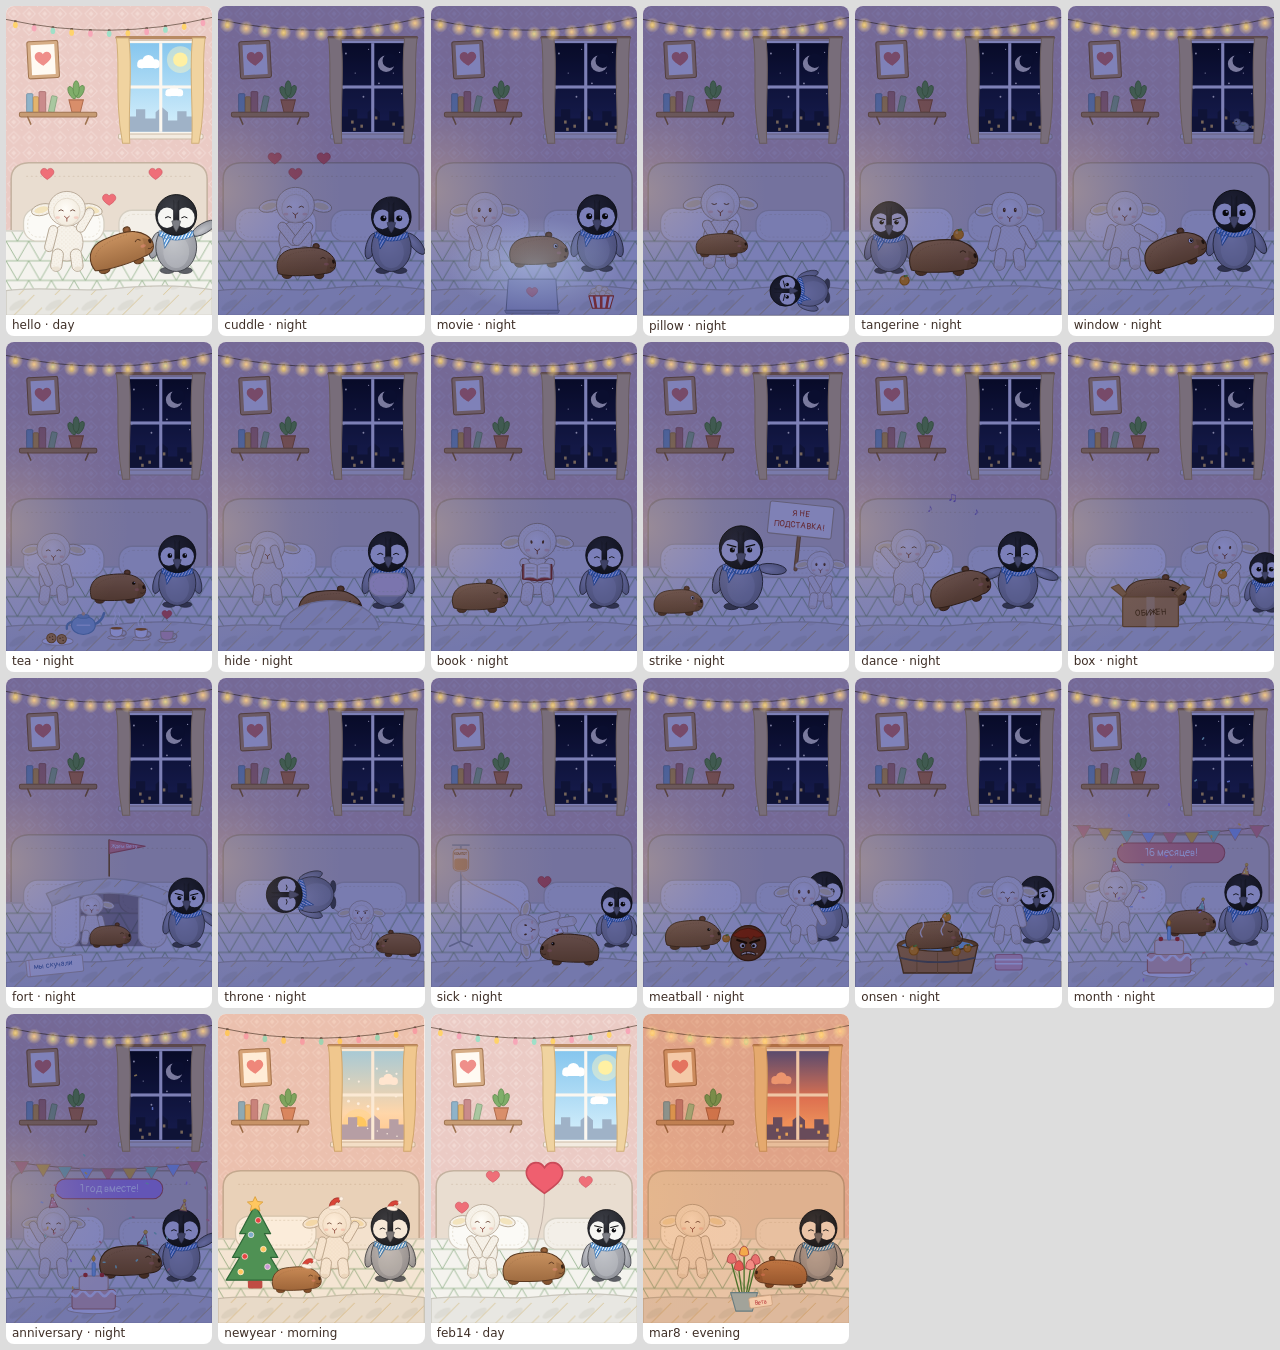
==== dev.html @ fbdd9b12 "Шкет и Маня: первая версия — 22 сцены, кормёжка, альбом, установка на iPhone" ====
<!doctype html>
<html lang="ru"><head><meta charset="utf-8"><title>dev: все сцены</title>
<link rel="stylesheet" href="https://fonts.googleapis.com/css2?family=Golos+Text:wght@400;600&family=Pangolin&display=swap">
<link rel="stylesheet" href="app.css">
<style>
body{margin:0;background:#ddd;display:grid;grid-template-columns:repeat(6,1fr);gap:6px;padding:6px;height:auto;user-select:auto}
figure{margin:0;background:#fff;border-radius:8px;overflow:hidden}
figure svg{display:block;width:100%;aspect-ratio:2/3}
figcaption{font:12px/1.2 system-ui;padding:3px 6px}
</style>
</head><body>
<script src="art.js"></script>
<script src="scenes.js"></script>
<script>
// ?tod=night — все сцены в одном времени суток; ?v=box — показать вариант «resolved»
const S = SCENES_API, A = ART, q = new URLSearchParams(location.search);
const TODS = ['day', 'evening', 'night', 'morning'];
let n = 0, h = '';
const only = q.get('only') ? q.get('only').split(',') : null;
if (only) document.body.style.gridTemplateColumns = `repeat(${only.length},1fr)`;
for (const s of S.SCENES.filter(x => !only || only.includes(x.id))) {
  const tod = q.get('tod') || (s.when({ tod: 'night', away: 1e9, now: new Date(2026, 10, 19), months: 16, years: 1 }) ? 'night' : TODS[n % 4]);
  const now = s.id === 'anniversary' ? new Date(2026, 6, 19) : s.id === 'newyear' ? new Date(2026, 11, 31) : s.id === 'feb14' ? new Date(2027, 1, 14) : s.id === 'mar8' ? new Date(2027, 2, 8) : new Date(2026, 10, 19);
  const ctx = S.makeCtx({ uid: 'd' + (++n), tod, now, away: 40 * 3600e3, seed: .2, variant: q.get('v') === s.id ? 'resolved' : '' });
  const opt = s.roomOpt ? s.roomOpt(ctx) : {};
  h += `<figure><svg viewBox="0 0 400 600" preserveAspectRatio="xMidYMid slice">${A.defs(ctx.uid, tod)}${A.room(ctx.uid, tod, opt)}${s.draw(ctx)}${A.overlay(ctx.uid, tod)}${s.glow ? s.glow(ctx) : ''}</svg><figcaption>${s.id} · ${tod}</figcaption></figure>`;
}
document.body.innerHTML = h;
</script>
</body></html>
---- app.css ----
/* Шкет и Маня — оформление. Цвета меняются вместе со временем суток в комнате (body[data-tod]). */
:root {
  --bg: #efe2d9;
  --ink: #3f2f27;
  --muted: #8a7262;
  --paper: #fffaf4;
  --line: #e6d4c4;
  --accent: #e0806f;
  --accent-ink: #fffaf4;
  --shadow: rgba(80, 50, 40, .14);
  --font-hand: Pangolin, "Comic Sans MS", "Segoe Print", cursive;
  --font-ui: "Golos Text", -apple-system, "Segoe UI", system-ui, sans-serif;
  color-scheme: light;
}
body[data-tod="morning"] { --bg: #f4e3d6; --accent: #e0806f; }
body[data-tod="day"] { --bg: #efe2d9; --accent: #d9767f; }
body[data-tod="evening"] { --bg: #e9cfc0; --accent: #d26f5c; }
body[data-tod="night"] {
  --bg: #23243f; --ink: #f1eaf6; --muted: #aaa4c8; --paper: #2f3156; --line: #43477a;
  --accent: #f2b46b; --accent-ink: #2b2140; --shadow: rgba(0, 0, 0, .35);
  color-scheme: dark;
}

* { box-sizing: border-box; }
html, body { height: 100%; }
body {
  margin: 0;
  background: var(--bg);
  color: var(--ink);
  font-family: var(--font-ui);
  -webkit-tap-highlight-color: transparent;
  -webkit-user-select: none;
  user-select: none;
  overscroll-behavior: none;
  transition: background-color .6s ease;
}
[hidden] { display: none !important; }
button { font: inherit; color: inherit; }

/* ---------- каркас ---------- */
.app {
  height: 100%;
  height: 100dvh;
  max-width: 480px;
  margin: 0 auto;
  display: flex;
  flex-direction: column;
  padding-top: env(safe-area-inset-top, 0px);
  padding-bottom: env(safe-area-inset-bottom, 0px);
  padding-left: env(safe-area-inset-left, 0px);
  padding-right: env(safe-area-inset-right, 0px);
}
.top {
  display: flex;
  align-items: center;
  gap: 12px;
  padding: 10px 16px 8px;
}
.brand { flex: 1; min-width: 0; }
.brand h1 {
  margin: 0;
  font: 400 26px/1.05 var(--font-hand);
  letter-spacing: .01em;
}
.together { margin: 2px 0 0; font-size: 13px; color: var(--muted); }
.icon-btn {
  position: relative;
  width: 46px; height: 46px;
  display: grid; place-items: center;
  border-radius: 14px;
  border: 1.5px solid var(--line);
  background: var(--paper);
  box-shadow: 0 2px 0 var(--shadow);
  cursor: pointer;
}
.icon-btn svg { width: 24px; height: 24px; }
.badge {
  position: absolute; top: -6px; right: -6px;
  min-width: 20px; height: 20px; padding: 0 5px;
  border-radius: 10px;
  background: var(--accent); color: var(--accent-ink);
  font: 600 12px/20px var(--font-ui);
  text-align: center;
}

.stage {
  position: relative;
  flex: 1;
  min-height: 0;
  overflow: hidden;
  margin: 0 12px;
  border-radius: 22px;
  box-shadow: 0 6px 18px var(--shadow);
  touch-action: none;
}
.stage > svg { display: block; width: 100%; height: 100%; }
.stage.fade > svg { animation: scenein .7s ease both; }
@keyframes scenein { from { opacity: 0; transform: scale(1.03); } to { opacity: 1; transform: none; } }

.caption {
  margin: 12px 16px 0;
  padding: 12px 14px 13px;
  border-radius: 16px;
  background: var(--paper);
  border: 1.5px solid var(--line);
  box-shadow: 0 2px 0 var(--shadow);
  display: grid;
  gap: 6px;
}
.away { margin: 0; font-size: 12px; letter-spacing: .06em; text-transform: uppercase; color: var(--muted); }
.story { margin: 0; font: 400 19px/1.3 var(--font-hand); text-wrap: pretty; }
.newcard { margin: 0; font-size: 13px; font-weight: 600; color: var(--accent); }
.note {
  margin-top: 4px;
  padding: 10px 12px;
  border-radius: 10px;
  background: #fffdf3;
  color: #3b3a6a;
  border: 1.5px dashed #e3c9a8;
  transform: rotate(-.6deg);
}
.note p { margin: 0; font: 400 18px/1.3 var(--font-hand); }
.note .sign { margin-top: 4px; text-align: right; color: #b0596a; }

.bar {
  display: flex;
  align-items: center;
  gap: 12px;
  padding: 12px 16px 12px;
}
.pill {
  flex: none;
  padding: 13px 20px;
  border-radius: 999px;
  border: none;
  background: var(--accent);
  color: var(--accent-ink);
  font: 600 16px/1 var(--font-ui);
  box-shadow: 0 3px 0 var(--shadow);
  cursor: pointer;
}
.pill:active, .icon-btn:active { transform: translateY(2px); box-shadow: 0 1px 0 var(--shadow); }
.pill:focus-visible, .icon-btn:focus-visible, .food:focus-visible, .card:focus-visible, .ghost-btn:focus-visible { outline: 3px solid var(--accent); outline-offset: 2px; }
.hint { margin: 0; font-size: 13px; line-height: 1.35; color: var(--muted); }

/* ---------- кормушка ---------- */
.tray {
  position: fixed;
  left: 50%; bottom: 0;
  width: min(480px, 100%);
  transform: translateX(-50%);
  padding: 14px 16px calc(16px + env(safe-area-inset-bottom, 0px));
  background: var(--paper);
  border-top: 1.5px solid var(--line);
  border-radius: 22px 22px 0 0;
  box-shadow: 0 -8px 24px var(--shadow);
  z-index: 20;
  animation: up .25s ease both;
}
@keyframes up { from { transform: translate(-50%, 100%); } to { transform: translate(-50%, 0); } }
.tray-head { display: flex; align-items: center; justify-content: space-between; gap: 12px; margin-bottom: 10px; }
.tray-head p { margin: 0; font-size: 14px; color: var(--muted); }
.ghost-btn { border: none; background: none; padding: 8px; font-weight: 600; color: var(--accent); cursor: pointer; }
.foods { display: grid; grid-template-columns: repeat(5, 1fr); gap: 8px; }
.food {
  display: grid; justify-items: center; gap: 4px;
  padding: 8px 2px 6px;
  border-radius: 14px;
  border: 1.5px solid var(--line);
  background: var(--bg);
  font-size: 12px;
  touch-action: none;
  cursor: grab;
}
.food svg { width: 44px; height: 44px; pointer-events: none; }
.food.picked { border-color: var(--accent); box-shadow: 0 0 0 2px var(--accent) inset; }
.drag-ghost { position: fixed; left: 0; top: 0; width: 56px; height: 56px; pointer-events: none; z-index: 40; }
.drag-ghost svg { width: 100%; height: 100%; }

/* ---------- реплики и сердечки ---------- */
.fx { position: fixed; inset: 0; pointer-events: none; z-index: 30; }
.bubble {
  position: fixed;
  max-width: 220px;
  padding: 8px 12px 9px;
  border-radius: 16px;
  background: #fffdf8;
  color: #3f2f27;
  border: 2px solid #4a3428;
  font: 400 17px/1.2 var(--font-hand);
  box-shadow: 2px 3px 0 rgba(74, 52, 40, .25);
  transform: translate(-50%, -100%);
  animation: pop .25s cubic-bezier(.3, 1.6, .5, 1) both;
}
.bubble::after {
  content: ""; position: absolute; left: 50%; bottom: -8px;
  width: 12px; height: 12px; background: #fffdf8;
  border-right: 2px solid #4a3428; border-bottom: 2px solid #4a3428;
  transform: translateX(-50%) rotate(45deg);
}
.bubble.out { animation: fadeout .3s ease forwards; }
@keyframes pop { from { transform: translate(-50%, -100%) scale(.7); opacity: 0; } to { transform: translate(-50%, -100%) scale(1); opacity: 1; } }
@keyframes fadeout { to { opacity: 0; } }
.heart { position: fixed; width: 26px; height: 26px; margin: -13px 0 0 -13px; animation: heartup 1.1s ease-out forwards; }
@keyframes heartup { from { transform: translateY(0) scale(.6); opacity: 1; } to { transform: translateY(-70px) scale(1.15); opacity: 0; } }

/* ---------- альбом ---------- */
.sheet {
  position: fixed; inset: 0;
  z-index: 25;
  background: var(--bg);
  overflow-y: auto;
  -webkit-overflow-scrolling: touch;
  padding: env(safe-area-inset-top, 0px) env(safe-area-inset-right, 0px) env(safe-area-inset-bottom, 0px) env(safe-area-inset-left, 0px);
  animation: up2 .25s ease both;
}
@keyframes up2 { from { transform: translateY(24px); opacity: 0; } to { transform: none; opacity: 1; } }
.sheet-inner { max-width: 480px; margin: 0 auto; padding: 12px 16px 24px; }
.sheet-head { display: flex; align-items: center; gap: 12px; margin-bottom: 12px; }
.sheet-head h2 { flex: 1; margin: 0; font: 400 26px/1.1 var(--font-hand); }
.sheet-head p { margin: 2px 0 0; font-size: 13px; color: var(--muted); }
.grid { display: grid; grid-template-columns: repeat(2, minmax(0, 1fr)); gap: 12px; }
.card {
  display: grid; gap: 6px;
  padding: 8px 8px 10px;
  border-radius: 16px;
  background: var(--paper);
  border: 1.5px solid var(--line);
  box-shadow: 0 2px 0 var(--shadow);
  text-align: left;
  cursor: pointer;
}
.card .thumb { aspect-ratio: 2 / 3; border-radius: 10px; overflow: hidden; background: var(--line); }
.card .thumb svg { display: block; width: 100%; height: 100%; }
.card h3 { margin: 0; font: 400 17px/1.15 var(--font-hand); }
.card p { margin: 0; font-size: 12px; color: var(--muted); }
.card.locked { cursor: default; }
.card.locked .thumb { display: grid; place-items: center; font: 400 44px/1 var(--font-hand); color: var(--muted); }
.rar { display: inline-block; padding: 1px 7px; border-radius: 999px; font-size: 11px; font-weight: 600; background: var(--line); color: var(--ink); }
.rar.rare { background: #f6d48a; color: #5b4310; }
.rar.special { background: #f3b7c2; color: #6b2232; }
.detail .thumb { aspect-ratio: 2 / 3; border-radius: 18px; overflow: hidden; box-shadow: 0 6px 18px var(--shadow); }
.detail .thumb svg { display: block; width: 100%; height: 100%; }
.detail .story { margin-top: 14px; }

/* ---------- подсказка «на экран Домой» ---------- */
.install {
  position: fixed;
  left: 50%; bottom: calc(12px + env(safe-area-inset-bottom, 0px));
  width: min(448px, calc(100% - 24px));
  transform: translateX(-50%);
  z-index: 22;
  padding: 14px 16px;
  border-radius: 18px;
  background: var(--paper);
  border: 1.5px solid var(--line);
  box-shadow: 0 8px 24px var(--shadow);
  display: grid; gap: 8px;
}
.install h2 { margin: 0; font: 400 20px/1.15 var(--font-hand); }
.install ol { margin: 0; padding-left: 20px; font-size: 14px; line-height: 1.45; }
.install .ghost-btn { justify-self: end; }

/* ---------- анимации внутри сцены ---------- */
.char .breathe, .char .breathe2, .char .breathe3, .char .hop, .char .wiggle { transform-box: fill-box; transform-origin: 50% 100%; }
.char .breathe { animation: breathe 3.6s ease-in-out infinite; }
.char .breathe2 { animation: breathe 4.3s ease-in-out infinite; }
.char .breathe3 { animation: breathe 5s ease-in-out infinite .7s; }
.char .hop { animation: hop 1.2s ease-in-out infinite; }
.char .wiggle { animation: wiggle 1.4s ease-in-out infinite; }
.char .eyes { transform-box: fill-box; transform-origin: center; animation: blink 5.2s infinite; }
.char .react { transform-box: fill-box; transform-origin: 50% 100%; }
.char .react.squish { animation: squish .45s ease; }
.char .react.chomp { animation: chomp .5s ease 2; }
@keyframes breathe { 0%, 100% { transform: scale(1, 1); } 50% { transform: scale(1.012, 1.028); } }
@keyframes hop { 0%, 100% { transform: translateY(0); } 35% { transform: translateY(-16px); } 55% { transform: translateY(-16px) rotate(2deg); } }
@keyframes wiggle { 0%, 100% { transform: rotate(-5deg); } 50% { transform: rotate(5deg); } }
@keyframes blink { 0%, 93%, 100% { transform: scaleY(1); } 95.5% { transform: scaleY(.1); } }
@keyframes squish { 0% { transform: scale(1, 1); } 35% { transform: scale(1.08, .9); } 70% { transform: scale(.96, 1.05); } 100% { transform: scale(1, 1); } }
@keyframes chomp { 0%, 100% { transform: scale(1, 1); } 50% { transform: scale(1.04, .95); } }
.zzz { animation: zzz 2.4s ease-in-out infinite; transform-box: fill-box; opacity: 0; }
@keyframes zzz { 0% { transform: translate(0, 0); opacity: 0; } 25% { opacity: 1; } 100% { transform: translate(10px, -22px); opacity: 0; } }
.float { animation: float 2.6s ease-in-out infinite; transform-box: fill-box; }
@keyframes float { 0%, 100% { transform: translateY(0); } 50% { transform: translateY(-8px); } }
.bob { animation: float 3.2s ease-in-out infinite; transform-box: fill-box; }
.steam { animation: steam 2.4s ease-in-out infinite; transform-box: fill-box; }
@keyframes steam { 0% { opacity: 0; transform: translateY(4px); } 40% { opacity: .85; } 100% { opacity: 0; transform: translateY(-10px); } }
.flame { animation: flame .8s ease-in-out infinite alternate; transform-box: fill-box; transform-origin: 50% 100%; }
@keyframes flame { from { transform: scale(1, 1); } to { transform: scale(.85, 1.12); } }
.twinkle { animation: twinkle 2.8s ease-in-out infinite; }
@keyframes twinkle { 0%, 100% { opacity: 1; } 50% { opacity: .35; } }
.glowpulse { animation: twinkle 3.4s ease-in-out infinite; }
.wave { animation: wiggle 2s ease-in-out infinite; transform-box: fill-box; transform-origin: 0 0; }
.screenglow { animation: twinkle 1.8s ease-in-out infinite; }

@media (prefers-reduced-motion: reduce) {
  .char .breathe, .char .breathe2, .char .breathe3, .char .hop, .char .wiggle, .zzz, .float, .bob, .steam, .flame, .twinkle, .glowpulse, .wave, .screenglow { animation: none; }
  .zzz { opacity: 1; }
  .stage.fade > svg, .tray, .sheet, .bubble { animation: none; }
}
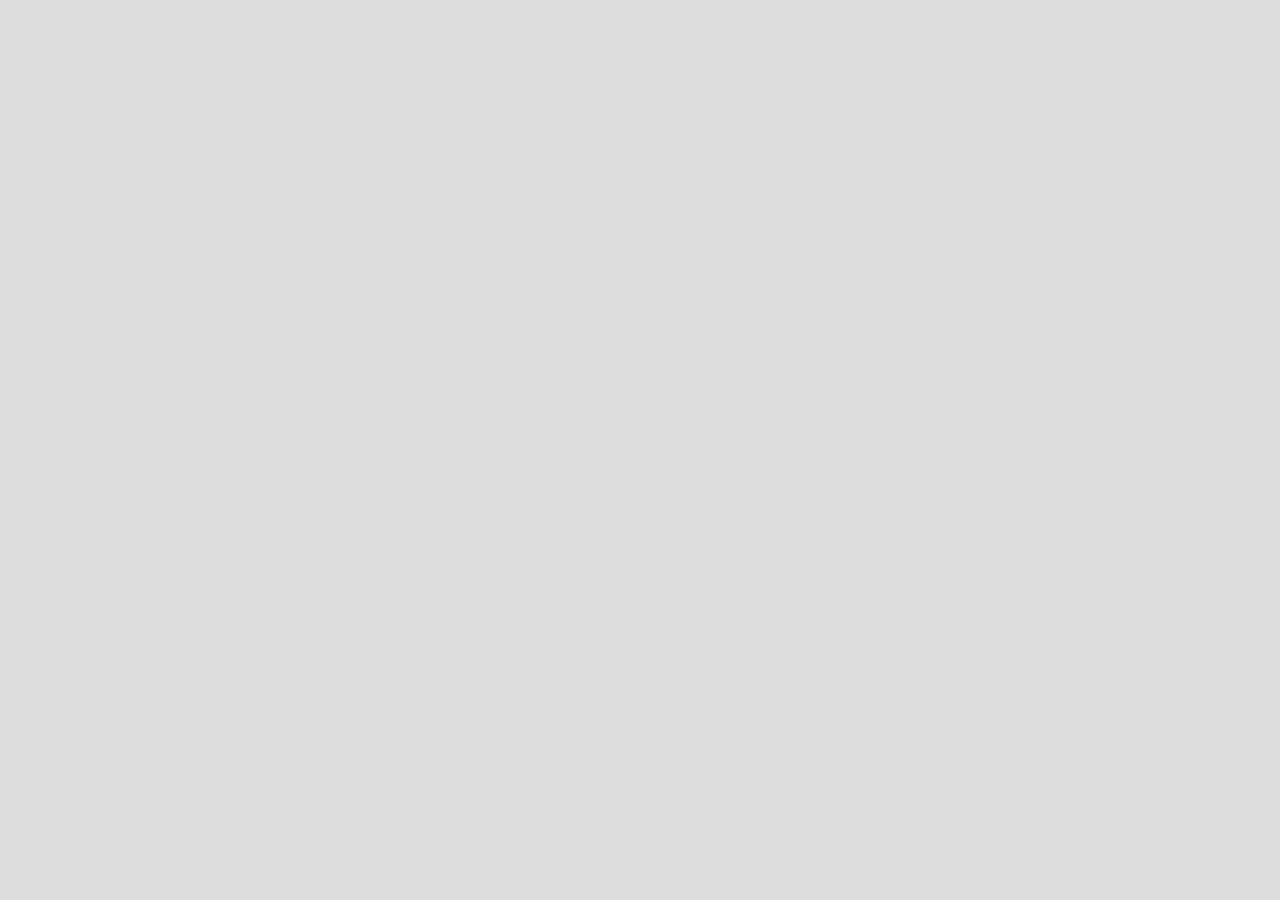
==== commit 46c549dc: "Переезд в 3D: комната и герои из мягких форм, 22 сцены, гардероб, прятки, «уложить спать», снимки сц" ====
--- a/dev.html
+++ b/dev.html
@@ -1,30 +1,39 @@
 <!doctype html>
 <html lang="ru"><head><meta charset="utf-8"><title>dev: все сцены</title>
 <link rel="stylesheet" href="https://fonts.googleapis.com/css2?family=Golos+Text:wght@400;600&family=Pangolin&display=swap">
-<link rel="stylesheet" href="app.css">
 <style>
-body{margin:0;background:#ddd;display:grid;grid-template-columns:repeat(6,1fr);gap:6px;padding:6px;height:auto;user-select:auto}
+body{margin:0;background:#ddd;font:12px/1.2 system-ui}
+#grid{display:grid;grid-template-columns:repeat(6,1fr);gap:6px;padding:6px}
 figure{margin:0;background:#fff;border-radius:8px;overflow:hidden}
-figure svg{display:block;width:100%;aspect-ratio:2/3}
-figcaption{font:12px/1.2 system-ui;padding:3px 6px}
+figure img{display:block;width:100%}
+figcaption{padding:3px 6px}
+#box{position:fixed;left:0;top:0;width:300px;height:450px;opacity:0;pointer-events:none}
 </style>
 </head><body>
-<script src="art.js"></script>
+<div id="box"></div><div id="grid"></div>
+<script src="https://cdnjs.cloudflare.com/ajax/libs/three.js/r128/three.min.js"></script>
+<script src="world.js"></script>
 <script src="scenes.js"></script>
 <script>
-// ?tod=night — все сцены в одном времени суток; ?v=box — показать вариант «resolved»
-const S = SCENES_API, A = ART, q = new URLSearchParams(location.search);
+// Снимки всех сцен для проверки раскладки. ?tod=night, ?only=box,fort, ?v=box (вариант после кормёжки), ?extra=1 — прятки и сон
+const S = SCENES_API, q = new URLSearchParams(location.search);
 const TODS = ['day', 'evening', 'night', 'morning'];
-let n = 0, h = '';
+WORLD.init(document.getElementById('box'));
 const only = q.get('only') ? q.get('only').split(',') : null;
-if (only) document.body.style.gridTemplateColumns = `repeat(${only.length},1fr)`;
-for (const s of S.SCENES.filter(x => !only || only.includes(x.id))) {
-  const tod = q.get('tod') || (s.when({ tod: 'night', away: 1e9, now: new Date(2026, 10, 19), months: 16, years: 1 }) ? 'night' : TODS[n % 4]);
-  const now = s.id === 'anniversary' ? new Date(2026, 6, 19) : s.id === 'newyear' ? new Date(2026, 11, 31) : s.id === 'feb14' ? new Date(2027, 1, 14) : s.id === 'mar8' ? new Date(2027, 2, 8) : new Date(2026, 10, 19);
-  const ctx = S.makeCtx({ uid: 'd' + (++n), tod, now, away: 40 * 3600e3, seed: .2, variant: q.get('v') === s.id ? 'resolved' : '' });
-  const opt = s.roomOpt ? s.roomOpt(ctx) : {};
-  h += `<figure><svg viewBox="0 0 400 600" preserveAspectRatio="xMidYMid slice">${A.defs(ctx.uid, tod)}${A.room(ctx.uid, tod, opt)}${s.draw(ctx)}${A.overlay(ctx.uid, tod)}${s.glow ? s.glow(ctx) : ''}</svg><figcaption>${s.id} · ${tod}</figcaption></figure>`;
-}
-document.body.innerHTML = h;
+const list = S.SCENES.filter(s => !only || only.includes(s.id)).map(s => ({ id: s.id, setup: s.setup, scene: s }));
+if (q.has('extra')) { S.HIDE_SPOTS.forEach((h, i) => list.push({ id: 'прятки: ' + h.where, setup: S.hideSetup(i) })); list.push({ id: 'сон', setup: S.sleepSetup }); }
+if (only) document.getElementById('grid').style.gridTemplateColumns = `repeat(${Math.min(list.length, 3)},1fr)`;
+let n = 0;
+(document.fonts ? document.fonts.load('40px Pangolin') : Promise.resolve()).then(() => {
+  const h = list.map(item => {
+    const s = item.scene;
+    const tod = q.get('tod') || (s && s.when({ tod: 'night', away: 1e9, now: new Date(2026, 10, 19), months: 16, years: 1 }) === false ? 'evening' : TODS[n++ % 4]);
+    const now = item.id === 'anniversary' ? new Date(2026, 6, 19) : item.id === 'newyear' ? new Date(2026, 11, 31) : item.id === 'feb14' ? new Date(2027, 1, 14) : item.id === 'mar8' ? new Date(2027, 2, 8) : new Date(2026, 10, 19);
+    const ctx = S.makeCtx({ tod, now, away: 40 * 3600e3, seed: .2, variant: q.get('v') === item.id ? 'resolved' : '' });
+    const url = WORLD.snapshot(item.setup, ctx, 600, 900);
+    return `<figure><img src="${url}"><figcaption>${item.id} · ${tod}</figcaption></figure>`;
+  }).join('');
+  document.getElementById('grid').innerHTML = h;
+});
 </script>
 </body></html>
